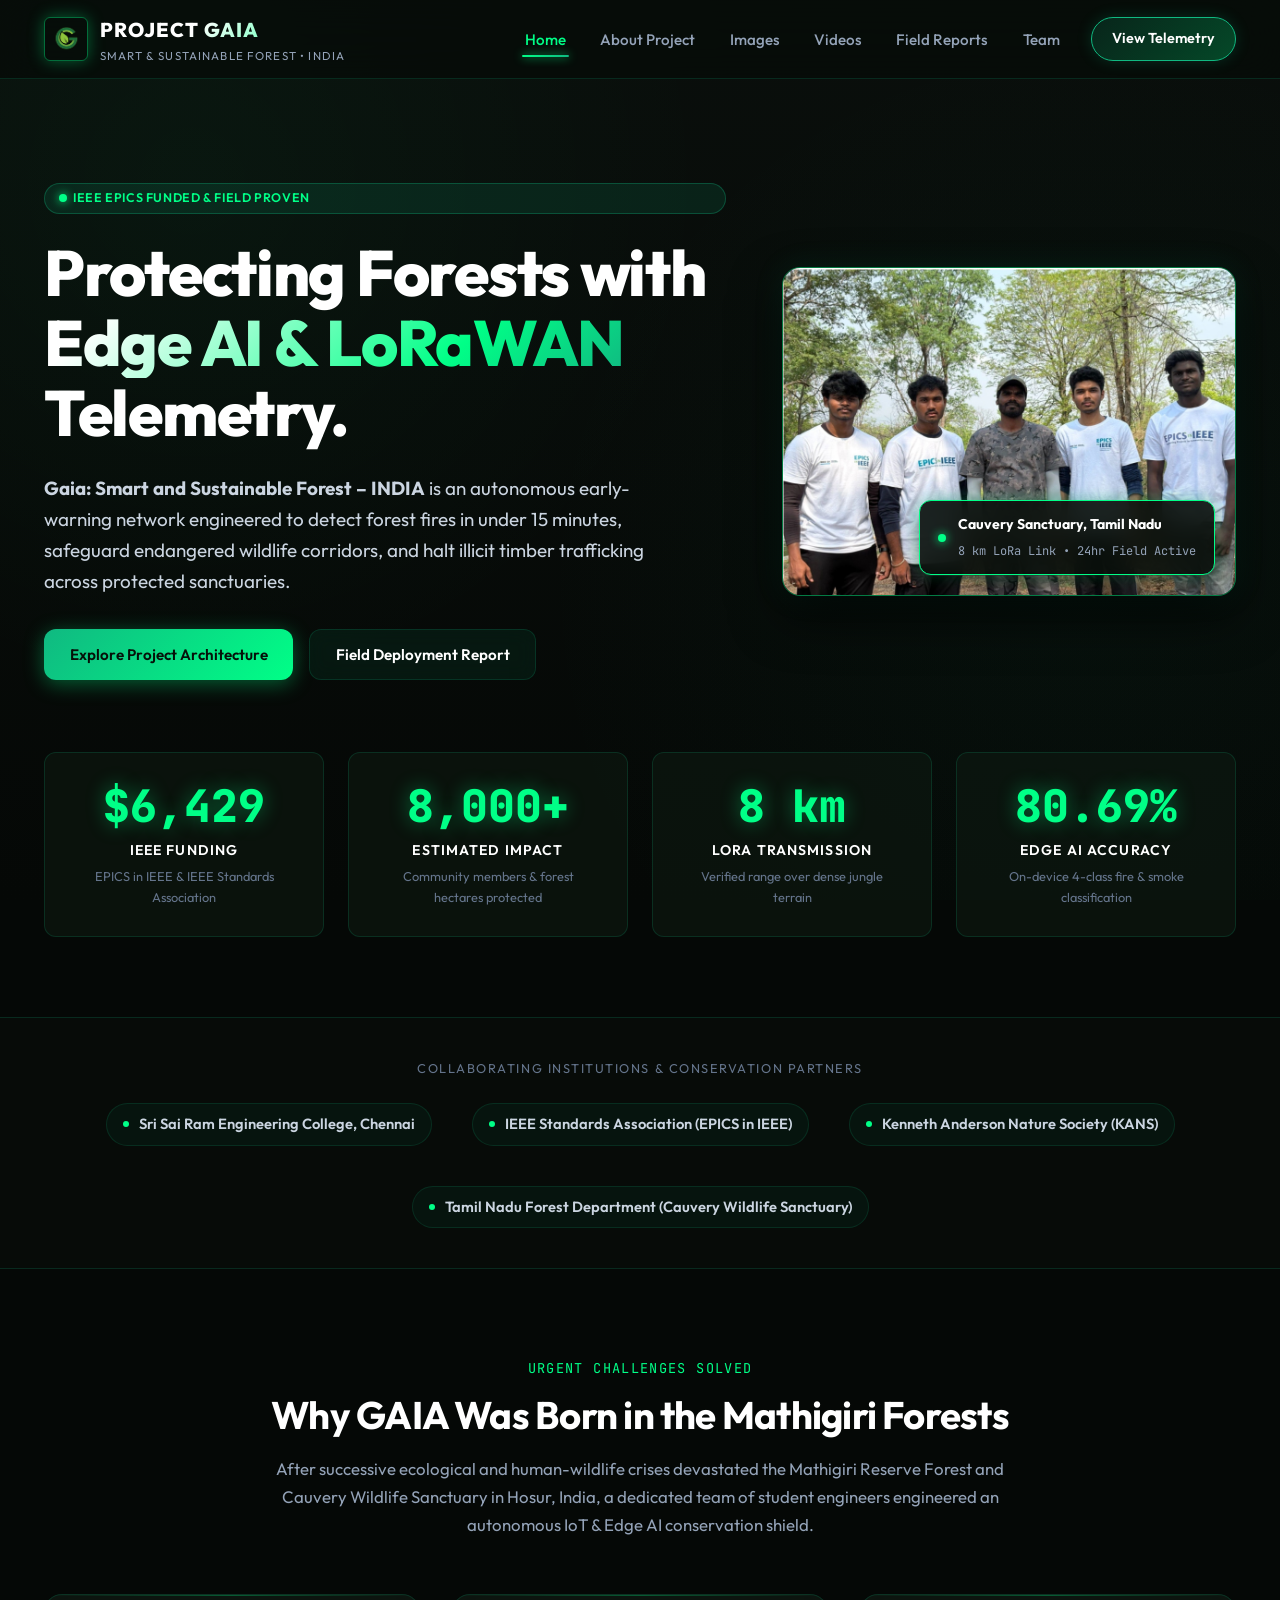
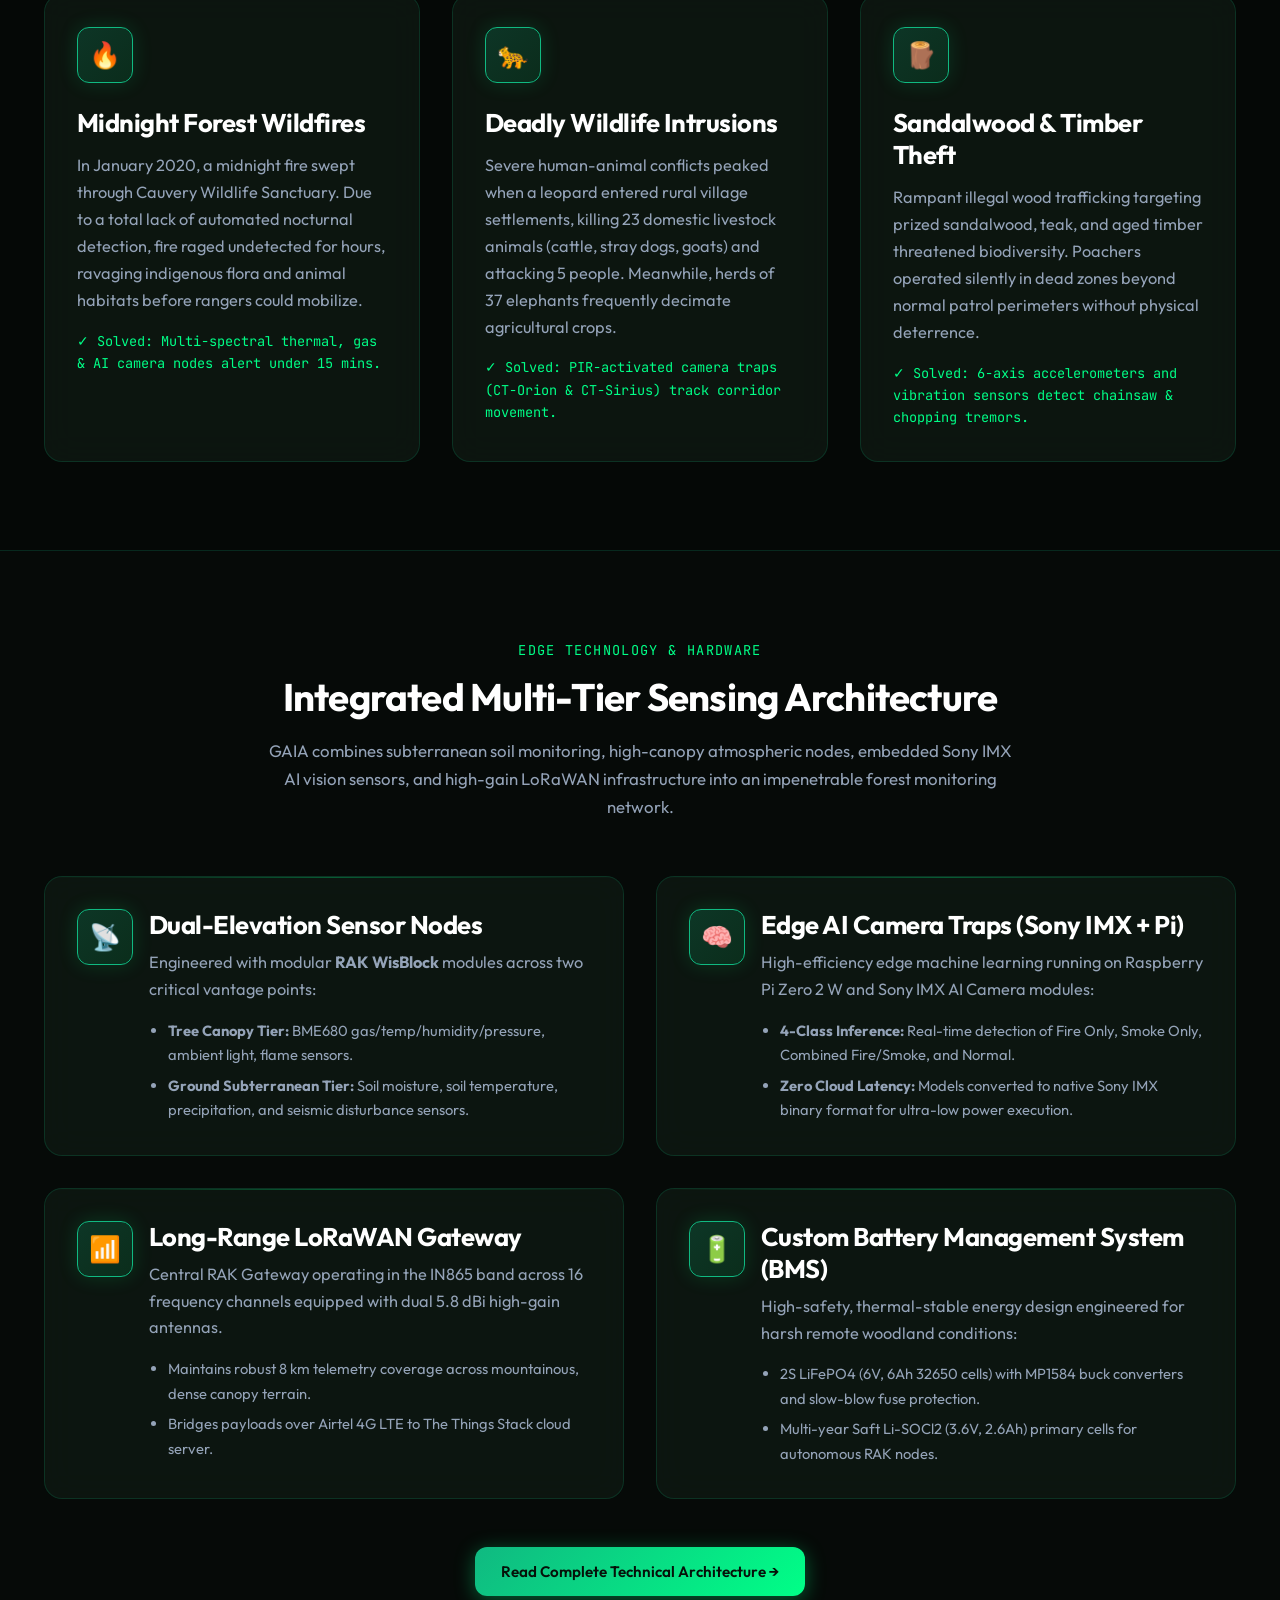
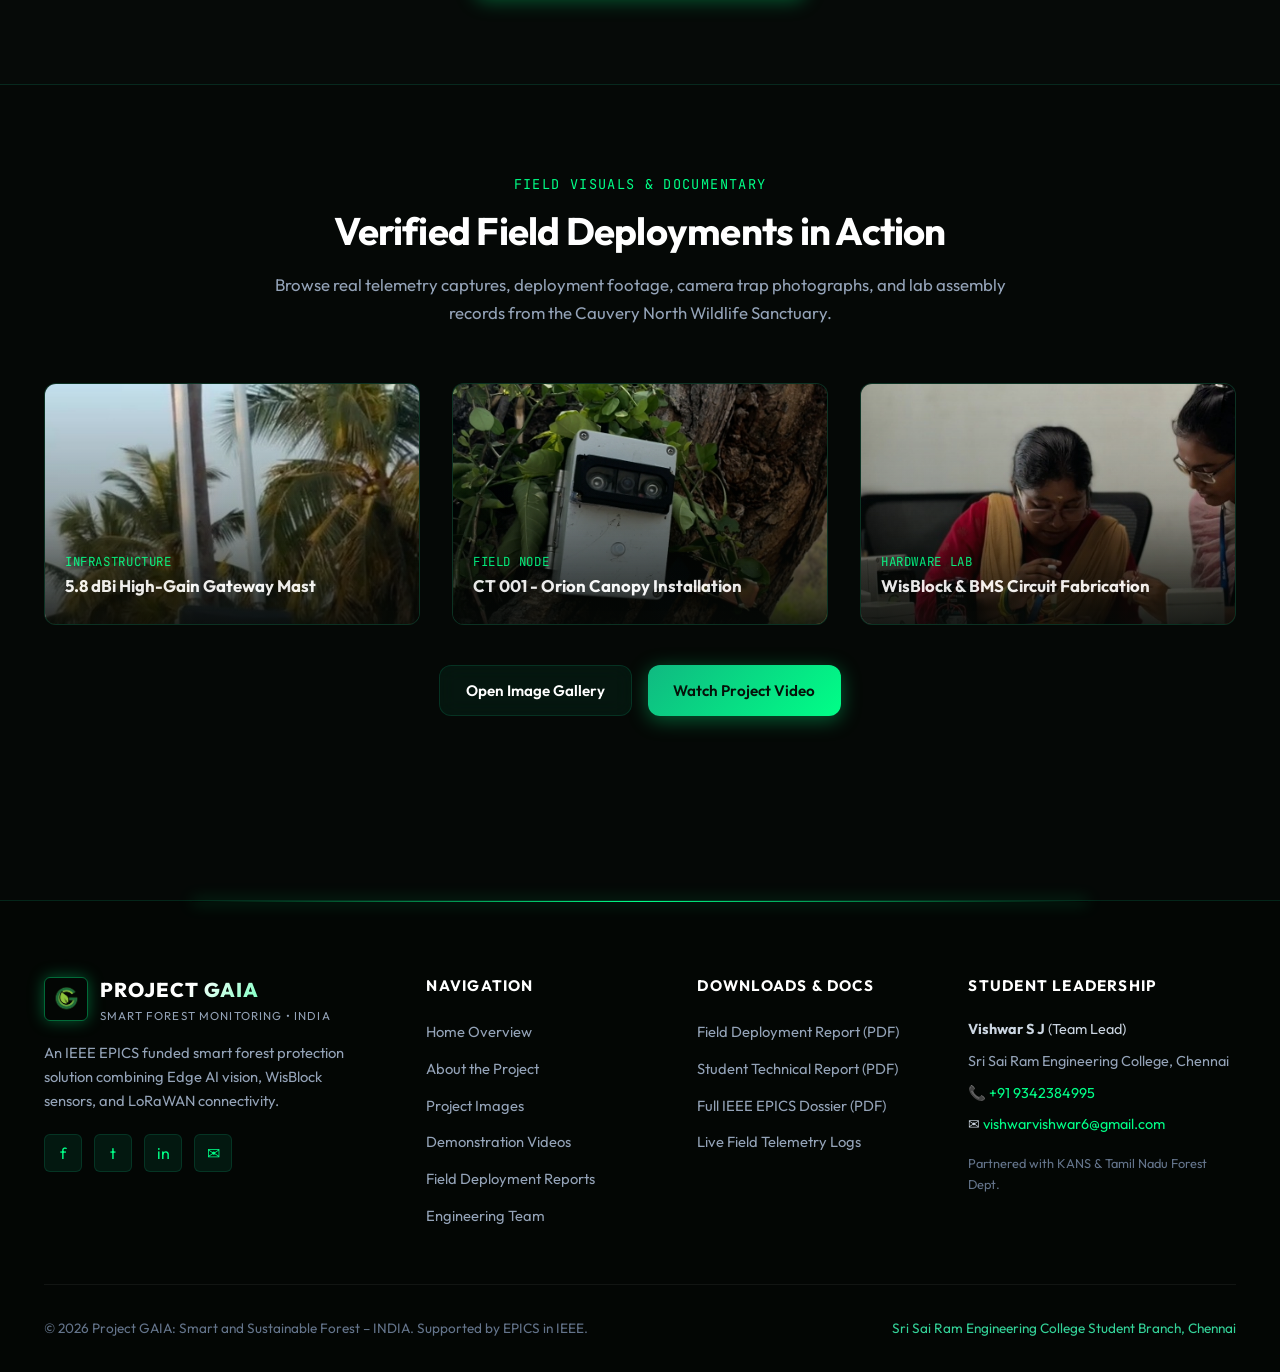
==== index.html @ 114e64c2 "feat: complete Project GAIA static website, assets, and field deployment documentation" ====
<!DOCTYPE html>
<html lang="en">
<head>
  <meta charset="UTF-8">
  <meta name="viewport" content="width=device-width, initial-scale=1.0">
  <title>Project GAIA | Smart and Sustainable Forest Monitoring System - INDIA</title>
  <meta name="description" content="Project GAIA 2.0: IEEE-funded smart forest monitoring system integrating Edge AI, RAK WisBlock sensors, and LoRaWAN long-range telemetry to prevent wildfires, resolve wildlife conflicts, and stop timber theft. Developed by Sri Sai Ram Engineering College.">
  <link rel="icon" type="image/png" href="assets/images/logo.png">
  
  <!-- Google Fonts -->
  <link rel="preconnect" href="https://fonts.googleapis.com">
  <link rel="preconnect" href="https://fonts.gstatic.com" crossorigin>
  <link href="https://fonts.googleapis.com/css2?family=JetBrains+Mono:wght@400;600;700&family=Outfit:wght@400;500;600;700;800;900&display=swap" rel="stylesheet">
  
  <link rel="stylesheet" href="assets/css/style.css">
</head>
<body>

  <!-- Navigation Bar -->
  <header class="navbar">
    <div class="container nav-container">
      <a href="index.html" class="brand-link" id="brandLink">
        <img src="assets/images/logo.png" alt="GAIA Logo" class="brand-logo-img">
        <div class="brand-text">
          <span class="brand-title">PROJECT GAIA</span>
          <span class="brand-subtitle">Smart & Sustainable Forest • India</span>
        </div>
      </a>

      <button class="mobile-toggle" id="mobileToggle" aria-label="Toggle Navigation">☰</button>

      <nav>
        <ul class="nav-menu" id="navMenu">
          <li><a href="index.html" class="nav-link active">Home</a></li>
          <li><a href="about.html" class="nav-link">About Project</a></li>
          <li><a href="gallery.html" class="nav-link">Images</a></li>
          <li><a href="videos.html" class="nav-link">Videos</a></li>
          <li><a href="reports.html" class="nav-link">Field Reports</a></li>
          <li><a href="team.html" class="nav-link">Team</a></li>
          <li><a href="reports.html" class="nav-cta-btn">View Telemetry</a></li>
        </ul>
      </nav>
    </div>
  </header>

  <!-- Hero Section -->
  <section class="hero-section">
    <div class="container">
      <div class="hero-grid">
        <div class="hero-content">
          <div class="badge-pill">
            <span class="badge-pulse"></span>
            IEEE EPICS Funded & Field Proven
          </div>
          <h1 class="hero-title">
            Protecting Forests with <span class="hero-highlight">Edge AI & LoRaWAN</span> Telemetry.
          </h1>
          <p class="hero-lead">
            <strong>Gaia: Smart and Sustainable Forest – INDIA</strong> is an autonomous early-warning network engineered to detect forest fires in under 15 minutes, safeguard endangered wildlife corridors, and halt illicit timber trafficking across protected sanctuaries.
          </p>
          <div class="hero-actions">
            <a href="about.html" class="btn btn-primary" id="heroLearnMoreBtn">Explore Project Architecture</a>
            <a href="reports.html" class="btn btn-secondary" id="heroFieldReportBtn">Field Deployment Report</a>
          </div>
        </div>

        <div class="hero-preview">
          <div class="hero-img-frame">
            <img src="assets/images/team_forest_field.jpg" alt="GAIA Team Deployed in Cauvery Wildlife Sanctuary">
            <div class="hero-floating-chip">
              <span class="badge-pulse"></span>
              <div>
                <strong style="color: #ffffff; font-size: 0.88rem; display: block;">Cauvery Sanctuary, Tamil Nadu</strong>
                <span style="color: var(--text-muted); font-size: 0.75rem; font-family: var(--font-mono);">8 km LoRa Link • 24hr Field Active</span>
              </div>
            </div>
          </div>
        </div>
      </div>

      <!-- Project Impact Statistics -->
      <div class="stat-grid" style="margin-top: 4.5rem;">
        <div class="stat-card">
          <div class="stat-number" data-target="6429" data-prefix="$">$6,429</div>
          <div class="stat-label">IEEE Funding</div>
          <div class="stat-subtext">EPICS in IEEE & IEEE Standards Association</div>
        </div>

        <div class="stat-card">
          <div class="stat-number" data-target="8000" data-suffix="+">8,000+</div>
          <div class="stat-label">Estimated Impact</div>
          <div class="stat-subtext">Community members & forest hectares protected</div>
        </div>

        <div class="stat-card">
          <div class="stat-number" data-target="8" data-suffix=" km">8 km</div>
          <div class="stat-label">LoRa Transmission</div>
          <div class="stat-subtext">Verified range over dense jungle terrain</div>
        </div>

        <div class="stat-card">
          <div class="stat-number" data-target="80.69" data-suffix="%">80.69%</div>
          <div class="stat-label">Edge AI Accuracy</div>
          <div class="stat-subtext">On-device 4-class fire & smoke classification</div>
        </div>
      </div>
    </div>
  </section>

  <!-- Partner Organizations Banner -->
  <section class="partners-bar">
    <div class="container">
      <div class="partners-title">Collaborating Institutions & Conservation Partners</div>
      <div class="partners-flex">
        <div class="partner-item">
          <span class="partner-dot"></span>
          Sri Sai Ram Engineering College, Chennai
        </div>
        <div class="partner-item">
          <span class="partner-dot"></span>
          IEEE Standards Association (EPICS in IEEE)
        </div>
        <div class="partner-item">
          <span class="partner-dot"></span>
          Kenneth Anderson Nature Society (KANS)
        </div>
        <div class="partner-item">
          <span class="partner-dot"></span>
          Tamil Nadu Forest Department (Cauvery Wildlife Sanctuary)
        </div>
      </div>
    </div>
  </section>

  <!-- Problem Statement Section -->
  <section class="section">
    <div class="container">
      <div class="section-title-wrap">
        <span class="section-tag">Urgent Challenges Solved</span>
        <h2 class="section-heading">Why GAIA Was Born in the Mathigiri Forests</h2>
        <p class="section-desc">
          After successive ecological and human-wildlife crises devastated the Mathigiri Reserve Forest and Cauvery Wildlife Sanctuary in Hosur, India, a dedicated team of student engineers engineered an autonomous IoT & Edge AI conservation shield.
        </p>
      </div>

      <div class="grid-3">
        <div class="glass-card">
          <div class="feature-icon-box">🔥</div>
          <h3 style="margin-bottom: 0.8rem;">Midnight Forest Wildfires</h3>
          <p style="margin-bottom: 1rem;">
            In January 2020, a midnight fire swept through Cauvery Wildlife Sanctuary. Due to a total lack of automated nocturnal detection, fire raged undetected for hours, ravaging indigenous flora and animal habitats before rangers could mobilize.
          </p>
          <div style="font-size: 0.85rem; color: var(--accent-neon); font-family: var(--font-mono);">
            ✓ Solved: Multi-spectral thermal, gas & AI camera nodes alert under 15 mins.
          </div>
        </div>

        <div class="glass-card">
          <div class="feature-icon-box">🐆</div>
          <h3 style="margin-bottom: 0.8rem;">Deadly Wildlife Intrusions</h3>
          <p style="margin-bottom: 1rem;">
            Severe human-animal conflicts peaked when a leopard entered rural village settlements, killing 23 domestic livestock animals (cattle, stray dogs, goats) and attacking 5 people. Meanwhile, herds of 37 elephants frequently decimate agricultural crops.
          </p>
          <div style="font-size: 0.85rem; color: var(--accent-neon); font-family: var(--font-mono);">
            ✓ Solved: PIR-activated camera traps (CT-Orion & CT-Sirius) track corridor movement.
          </div>
        </div>

        <div class="glass-card">
          <div class="feature-icon-box">🪵</div>
          <h3 style="margin-bottom: 0.8rem;">Sandalwood & Timber Theft</h3>
          <p style="margin-bottom: 1rem;">
            Rampant illegal wood trafficking targeting prized sandalwood, teak, and aged timber threatened biodiversity. Poachers operated silently in dead zones beyond normal patrol perimeters without physical deterrence.
          </p>
          <div style="font-size: 0.85rem; color: var(--accent-neon); font-family: var(--font-mono);">
            ✓ Solved: 6-axis accelerometers and vibration sensors detect chainsaw & chopping tremors.
          </div>
        </div>
      </div>
    </div>
  </section>

  <!-- Technological Architecture Overview -->
  <section class="section" style="background: rgba(8, 14, 10, 0.4); border-top: 1px solid var(--border-subtle); border-bottom: 1px solid var(--border-subtle);">
    <div class="container">
      <div class="section-title-wrap">
        <span class="section-tag">Edge Technology & Hardware</span>
        <h2 class="section-heading">Integrated Multi-Tier Sensing Architecture</h2>
        <p class="section-desc">
          GAIA combines subterranean soil monitoring, high-canopy atmospheric nodes, embedded Sony IMX AI vision sensors, and high-gain LoRaWAN infrastructure into an impenetrable forest monitoring network.
        </p>
      </div>

      <div class="grid-2">
        <div class="glass-card">
          <div style="display: flex; gap: 1rem; align-items: flex-start;">
            <div class="feature-icon-box" style="flex-shrink: 0;">📡</div>
            <div>
              <h3>Dual-Elevation Sensor Nodes</h3>
              <p style="margin: 0.5rem 0 1rem 0;">
                Engineered with modular <strong>RAK WisBlock</strong> modules across two critical vantage points:
              </p>
              <ul style="color: var(--text-muted); font-size: 0.92rem; padding-left: 1.2rem; display: flex; flex-direction: column; gap: 0.4rem;">
                <li><strong>Tree Canopy Tier:</strong> BME680 gas/temp/humidity/pressure, ambient light, flame sensors.</li>
                <li><strong>Ground Subterranean Tier:</strong> Soil moisture, soil temperature, precipitation, and seismic disturbance sensors.</li>
              </ul>
            </div>
          </div>
        </div>

        <div class="glass-card">
          <div style="display: flex; gap: 1rem; align-items: flex-start;">
            <div class="feature-icon-box" style="flex-shrink: 0;">🧠</div>
            <div>
              <h3>Edge AI Camera Traps (Sony IMX + Pi)</h3>
              <p style="margin: 0.5rem 0 1rem 0;">
                High-efficiency edge machine learning running on Raspberry Pi Zero 2 W and Sony IMX AI Camera modules:
              </p>
              <ul style="color: var(--text-muted); font-size: 0.92rem; padding-left: 1.2rem; display: flex; flex-direction: column; gap: 0.4rem;">
                <li><strong>4-Class Inference:</strong> Real-time detection of Fire Only, Smoke Only, Combined Fire/Smoke, and Normal.</li>
                <li><strong>Zero Cloud Latency:</strong> Models converted to native Sony IMX binary format for ultra-low power execution.</li>
              </ul>
            </div>
          </div>
        </div>

        <div class="glass-card">
          <div style="display: flex; gap: 1rem; align-items: flex-start;">
            <div class="feature-icon-box" style="flex-shrink: 0;">📶</div>
            <div>
              <h3>Long-Range LoRaWAN Gateway</h3>
              <p style="margin: 0.5rem 0 1rem 0;">
                Central RAK Gateway operating in the IN865 band across 16 frequency channels equipped with dual 5.8 dBi high-gain antennas.
              </p>
              <ul style="color: var(--text-muted); font-size: 0.92rem; padding-left: 1.2rem; display: flex; flex-direction: column; gap: 0.4rem;">
                <li>Maintains robust 8 km telemetry coverage across mountainous, dense canopy terrain.</li>
                <li>Bridges payloads over Airtel 4G LTE to The Things Stack cloud server.</li>
              </ul>
            </div>
          </div>
        </div>

        <div class="glass-card">
          <div style="display: flex; gap: 1rem; align-items: flex-start;">
            <div class="feature-icon-box" style="flex-shrink: 0;">🔋</div>
            <div>
              <h3>Custom Battery Management System (BMS)</h3>
              <p style="margin: 0.5rem 0 1rem 0;">
                High-safety, thermal-stable energy design engineered for harsh remote woodland conditions:
              </p>
              <ul style="color: var(--text-muted); font-size: 0.92rem; padding-left: 1.2rem; display: flex; flex-direction: column; gap: 0.4rem;">
                <li>2S LiFePO4 (6V, 6Ah 32650 cells) with MP1584 buck converters and slow-blow fuse protection.</li>
                <li>Multi-year Saft Li-SOCl2 (3.6V, 2.6Ah) primary cells for autonomous RAK nodes.</li>
              </ul>
            </div>
          </div>
        </div>
      </div>

      <div style="text-align: center; margin-top: 3rem;">
        <a href="about.html" class="btn btn-primary">Read Complete Technical Architecture &rarr;</a>
      </div>
    </div>
  </section>

  <!-- Media Highlights Preview -->
  <section class="section">
    <div class="container">
      <div class="section-title-wrap">
        <span class="section-tag">Field Visuals & Documentary</span>
        <h2 class="section-heading">Verified Field Deployments in Action</h2>
        <p class="section-desc">
          Browse real telemetry captures, deployment footage, camera trap photographs, and lab assembly records from the Cauvery North Wildlife Sanctuary.
        </p>
      </div>

      <div class="grid-3">
        <div class="gallery-item" onclick="window.location.href='gallery.html'">
          <div class="gallery-img-wrap">
            <img src="assets/images/gateway_antenna.jpg" alt="LoRa Gateway Antenna Mast">
          </div>
          <div class="gallery-overlay">
            <div class="gallery-category">Infrastructure</div>
            <div class="gallery-title">5.8 dBi High-Gain Gateway Mast</div>
          </div>
        </div>

        <div class="gallery-item" onclick="window.location.href='gallery.html'">
          <div class="gallery-img-wrap">
            <img src="assets/images/field_node_orion.jpg" alt="CT 001 Orion Tree Mount">
          </div>
          <div class="gallery-overlay">
            <div class="gallery-category">Field Node</div>
            <div class="gallery-title">CT 001 - Orion Canopy Installation</div>
          </div>
        </div>

        <div class="gallery-item" onclick="window.location.href='gallery.html'">
          <div class="gallery-img-wrap">
            <img src="assets/images/team_lab_hardware.jpg" alt="Sensor & BMS Assembly in Lab">
          </div>
          <div class="gallery-overlay">
            <div class="gallery-category">Hardware Lab</div>
            <div class="gallery-title">WisBlock & BMS Circuit Fabrication</div>
          </div>
        </div>
      </div>

      <div style="display: flex; justify-content: center; gap: 1rem; margin-top: 2.5rem;">
        <a href="gallery.html" class="btn btn-secondary">Open Image Gallery</a>
        <a href="videos.html" class="btn btn-primary">Watch Project Video</a>
      </div>
    </div>
  </section>

  <!-- Footer -->
  <footer class="footer">
    <div class="container">
      <div class="footer-grid">
        <div>
          <div class="brand-link">
            <img src="assets/images/logo.png" alt="GAIA Logo" class="brand-logo-img">
            <div class="brand-text">
              <span class="brand-title">PROJECT GAIA</span>
              <span class="brand-subtitle">Smart Forest Monitoring • India</span>
            </div>
          </div>
          <p class="footer-brand-desc">
            An IEEE EPICS funded smart forest protection solution combining Edge AI vision, WisBlock sensors, and LoRaWAN connectivity.
          </p>
          <div class="social-links">
            <a href="https://epics.ieee.org/#facebook" target="_blank" rel="noopener" class="social-icon-btn" title="Facebook">f</a>
            <a href="https://epics.ieee.org/#twitter" target="_blank" rel="noopener" class="social-icon-btn" title="Twitter">t</a>
            <a href="https://epics.ieee.org/#linkedin" target="_blank" rel="noopener" class="social-icon-btn" title="LinkedIn">in</a>
            <a href="mailto:vishwarvishwar6@gmail.com" class="social-icon-btn" title="Email Team Lead">✉</a>
          </div>
        </div>

        <div>
          <div class="footer-col-title">Navigation</div>
          <ul class="footer-links">
            <li><a href="index.html">Home Overview</a></li>
            <li><a href="about.html">About the Project</a></li>
            <li><a href="gallery.html">Project Images</a></li>
            <li><a href="videos.html">Demonstration Videos</a></li>
            <li><a href="reports.html">Field Deployment Reports</a></li>
            <li><a href="team.html">Engineering Team</a></li>
          </ul>
        </div>

        <div>
          <div class="footer-col-title">Downloads & Docs</div>
          <ul class="footer-links">
            <li><a href="assets/docs/GAIA_Field_Deployment_Report.pdf" download>Field Deployment Report (PDF)</a></li>
            <li><a href="assets/docs/GAIA_Students_Report.pdf" download>Student Technical Report (PDF)</a></li>
            <li><a href="assets/docs/REPORT-IEEE-GAIA.pdf" download>Full IEEE EPICS Dossier (PDF)</a></li>
            <li><a href="reports.html#telemetry">Live Field Telemetry Logs</a></li>
          </ul>
        </div>

        <div>
          <div class="footer-col-title">Student Leadership</div>
          <div style="font-size: 0.9rem; color: #cbd5e1; display: flex; flex-direction: column; gap: 0.5rem;">
            <div><strong>Vishwar S J</strong> (Team Lead)</div>
            <div style="color: var(--text-muted);">Sri Sai Ram Engineering College, Chennai</div>
            <div>📞 <a href="tel:9342384995" style="color: var(--accent-neon);">+91 9342384995</a></div>
            <div>✉ <a href="mailto:vishwarvishwar6@gmail.com" style="color: var(--accent-neon);">vishwarvishwar6@gmail.com</a></div>
            <div style="margin-top: 0.5rem; color: var(--text-dim); font-size: 0.8rem;">
              Partnered with KANS & Tamil Nadu Forest Dept.
            </div>
          </div>
        </div>
      </div>

      <div class="footer-bottom">
        <div>&copy; 2026 Project GAIA: Smart and Sustainable Forest – INDIA. Supported by EPICS in IEEE.</div>
        <div style="color: var(--accent-light);">Sri Sai Ram Engineering College Student Branch, Chennai</div>
      </div>
    </div>
  </footer>

  <script src="assets/js/main.js"></script>
</body>
</html>
---- assets/css/style.css ----
/* ==========================================================================
   GAIA 2.0: SMART AND SUSTAINABLE FOREST - INDIA
   Design System: Black & Emerald / Cyber Green Modern Dark Theme
   ========================================================================== */

:root {
  --bg-darkest: #050806;
  --bg-primary: #0a0f0c;
  --bg-secondary: #0f1712;
  --bg-tertiary: #14221a;
  --bg-card: rgba(15, 26, 19, 0.75);
  --bg-card-hover: rgba(22, 38, 28, 0.85);
  --bg-glass: rgba(10, 20, 14, 0.65);
  
  --accent-primary: #10b981;       /* Emerald */
  --accent-neon: #00ff87;          /* Cyber Green */
  --accent-light: #34d399;         /* Mint */
  --accent-muted: #059669;
  --accent-glow: rgba(0, 255, 135, 0.25);
  --accent-glow-subtle: rgba(16, 185, 129, 0.12);
  
  --text-main: #f3fdf6;
  --text-muted: #94a3b8;
  --text-dim: #64748b;
  --text-highlight: #a7f3d0;
  
  --border-subtle: rgba(16, 185, 129, 0.18);
  --border-active: rgba(0, 255, 135, 0.45);
  --border-glass: rgba(255, 255, 255, 0.08);

  --font-sans: 'Outfit', 'Inter', -apple-system, BlinkMacSystemFont, "Segoe UI", Roboto, sans-serif;
  --font-mono: 'JetBrains Mono', 'SFMono-Regular', Consolas, 'Liberation Mono', Menlo, monospace;

  --transition-fast: 0.2s cubic-bezier(0.4, 0, 0.2, 1);
  --transition-smooth: 0.35s cubic-bezier(0.16, 1, 0.3, 1);
  --radius-sm: 6px;
  --radius-md: 12px;
  --radius-lg: 18px;
  --radius-full: 9999px;
  
  --container-max: 1240px;
}

/* Reset & Box Sizing */
*, *::before, *::after {
  box-sizing: border-box;
  margin: 0;
  padding: 0;
}

html {
  scroll-behavior: smooth;
  color-scheme: dark;
}

body {
  font-family: var(--font-sans);
  background-color: var(--bg-darkest);
  color: var(--text-main);
  line-height: 1.65;
  min-height: 100vh;
  overflow-x: hidden;
  position: relative;
  background-image: 
    radial-gradient(circle at 15% 20%, rgba(0, 255, 135, 0.04) 0%, transparent 40%),
    radial-gradient(circle at 85% 65%, rgba(16, 185, 129, 0.04) 0%, transparent 45%),
    linear-gradient(rgba(10, 15, 12, 0.95), rgba(5, 8, 6, 0.98)),
    repeating-linear-gradient(0deg, transparent, transparent 40px, rgba(16, 185, 129, 0.015) 40px, rgba(16, 185, 129, 0.015) 41px),
    repeating-linear-gradient(90deg, transparent, transparent 40px, rgba(16, 185, 129, 0.015) 40px, rgba(16, 185, 129, 0.015) 41px);
  background-attachment: fixed;
}

/* Typography Helpers */
h1, h2, h3, h4, h5, h6 {
  font-weight: 700;
  color: #ffffff;
  line-height: 1.25;
  letter-spacing: -0.02em;
}

h1 { font-size: clamp(2.4rem, 4.5vw, 3.8rem); }
h2 { font-size: clamp(1.8rem, 3vw, 2.5rem); }
h3 { font-size: clamp(1.3rem, 2vw, 1.7rem); }
h4 { font-size: 1.2rem; }

p {
  color: var(--text-muted);
  font-size: 1.02rem;
}

a {
  color: var(--accent-light);
  text-decoration: none;
  transition: color var(--transition-fast);
}

a:hover {
  color: var(--accent-neon);
}

/* Container */
.container {
  width: 100%;
  max-width: var(--container-max);
  margin-left: auto;
  margin-right: auto;
  padding-left: 1.5rem;
  padding-right: 1.5rem;
}

/* Navigation Bar */
.navbar {
  position: sticky;
  top: 0;
  z-index: 1000;
  background: rgba(7, 12, 9, 0.85);
  backdrop-filter: blur(20px);
  -webkit-backdrop-filter: blur(20px);
  border-bottom: 1px solid var(--border-subtle);
  transition: all var(--transition-smooth);
}

.navbar.scrolled {
  background: rgba(5, 8, 6, 0.95);
  box-shadow: 0 10px 30px rgba(0, 0, 0, 0.5), 0 0 15px var(--accent-glow-subtle);
}

.nav-container {
  display: flex;
  align-items: center;
  justify-content: space-between;
  height: 78px;
}

.brand-link {
  display: flex;
  align-items: center;
  gap: 12px;
  color: #ffffff;
  text-decoration: none;
}

.brand-logo-img {
  width: 44px;
  height: 44px;
  border-radius: var(--radius-sm);
  object-fit: cover;
  box-shadow: 0 0 16px rgba(0, 255, 135, 0.35);
  border: 1px solid rgba(0, 255, 135, 0.4);
}

.brand-text {
  display: flex;
  flex-direction: column;
}

.brand-title {
  font-size: 1.25rem;
  font-weight: 800;
  letter-spacing: 0.05em;
  background: linear-gradient(135deg, #ffffff 40%, var(--accent-neon) 100%);
  -webkit-background-clip: text;
  -webkit-text-fill-color: transparent;
}

.brand-subtitle {
  font-size: 0.72rem;
  color: var(--text-muted);
  text-transform: uppercase;
  letter-spacing: 0.1em;
}

.nav-menu {
  display: flex;
  align-items: center;
  gap: 1.75rem;
  list-style: none;
}

.nav-link {
  position: relative;
  font-size: 0.95rem;
  font-weight: 500;
  color: var(--text-muted);
  padding: 0.5rem 0.2rem;
  transition: color var(--transition-fast);
}

.nav-link:hover,
.nav-link.active {
  color: var(--accent-neon);
}

.nav-link.active::after,
.nav-link:hover::after {
  content: '';
  position: absolute;
  bottom: 0;
  left: 0;
  width: 100%;
  height: 2px;
  background: linear-gradient(90deg, var(--accent-neon), var(--accent-primary));
  box-shadow: 0 0 10px var(--accent-neon);
  border-radius: 2px;
}

.nav-cta-btn {
  display: inline-flex;
  align-items: center;
  gap: 8px;
  background: linear-gradient(135deg, rgba(16, 185, 129, 0.15), rgba(0, 255, 135, 0.25));
  border: 1px solid var(--accent-primary);
  color: #ffffff;
  padding: 0.55rem 1.25rem;
  border-radius: var(--radius-full);
  font-size: 0.9rem;
  font-weight: 600;
  transition: all var(--transition-smooth);
  box-shadow: 0 0 15px rgba(16, 185, 129, 0.2);
}

.nav-cta-btn:hover {
  background: linear-gradient(135deg, var(--accent-primary), var(--accent-neon));
  color: #050806;
  box-shadow: 0 0 25px rgba(0, 255, 135, 0.6);
  transform: translateY(-2px);
}

.mobile-toggle {
  display: none;
  background: transparent;
  border: 1px solid var(--border-subtle);
  color: var(--text-main);
  padding: 8px 12px;
  border-radius: var(--radius-sm);
  font-size: 1.3rem;
  cursor: pointer;
  transition: border-color var(--transition-fast);
}

.mobile-toggle:hover {
  border-color: var(--accent-neon);
}

/* Badge Styles */
.badge-pill {
  display: inline-flex;
  align-items: center;
  gap: 6px;
  padding: 4px 14px;
  border-radius: var(--radius-full);
  font-size: 0.78rem;
  font-weight: 600;
  letter-spacing: 0.05em;
  text-transform: uppercase;
  background: rgba(16, 185, 129, 0.12);
  border: 1px solid rgba(16, 185, 129, 0.3);
  color: var(--accent-neon);
}

.badge-pulse {
  width: 8px;
  height: 8px;
  border-radius: 50%;
  background: var(--accent-neon);
  box-shadow: 0 0 10px var(--accent-neon);
  animation: pulseGlow 2s infinite;
}

@keyframes pulseGlow {
  0% { transform: scale(0.95); box-shadow: 0 0 0 0 rgba(0, 255, 135, 0.7); }
  70% { transform: scale(1.15); box-shadow: 0 0 0 8px rgba(0, 255, 135, 0); }
  100% { transform: scale(0.95); box-shadow: 0 0 0 0 rgba(0, 255, 135, 0); }
}

/* Buttons */
.btn {
  display: inline-flex;
  align-items: center;
  justify-content: center;
  gap: 10px;
  padding: 0.75rem 1.6rem;
  font-size: 0.95rem;
  font-weight: 600;
  border-radius: var(--radius-md);
  cursor: pointer;
  transition: all var(--transition-smooth);
  text-decoration: none;
  border: none;
}

.btn-primary {
  background: linear-gradient(135deg, #10b981, #00ff87);
  color: #061109;
  box-shadow: 0 4px 20px rgba(0, 255, 135, 0.35);
}

.btn-primary:hover {
  transform: translateY(-2px);
  box-shadow: 0 6px 28px rgba(0, 255, 135, 0.55);
  color: #030804;
}

.btn-secondary {
  background: rgba(16, 185, 129, 0.08);
  color: #ffffff;
  border: 1px solid var(--border-subtle);
  backdrop-filter: blur(10px);
}

.btn-secondary:hover {
  background: rgba(16, 185, 129, 0.18);
  border-color: var(--accent-neon);
  color: var(--accent-neon);
  transform: translateY(-2px);
  box-shadow: 0 0 20px var(--accent-glow-subtle);
}

.btn-sm {
  padding: 0.45rem 1rem;
  font-size: 0.85rem;
  border-radius: var(--radius-sm);
}

/* Cards & Glassmorphism */
.glass-card {
  background: var(--bg-card);
  border: 1px solid var(--border-subtle);
  backdrop-filter: blur(16px);
  -webkit-backdrop-filter: blur(16px);
  border-radius: var(--radius-lg);
  padding: 2rem;
  transition: all var(--transition-smooth);
  position: relative;
  overflow: hidden;
}

.glass-card::before {
  content: '';
  position: absolute;
  top: 0;
  left: 0;
  right: 0;
  height: 1px;
  background: linear-gradient(90deg, transparent, rgba(0, 255, 135, 0.3), transparent);
}

.glass-card:hover {
  background: var(--bg-card-hover);
  border-color: var(--border-active);
  transform: translateY(-4px);
  box-shadow: 0 12px 36px rgba(0, 0, 0, 0.6), 0 0 25px var(--accent-glow-subtle);
}

/* Sections */
.section {
  padding: 5.5rem 0;
  position: relative;
}

.section-title-wrap {
  text-align: center;
  max-width: 760px;
  margin: 0 auto 3.5rem auto;
}

.section-tag {
  color: var(--accent-neon);
  font-family: var(--font-mono);
  font-size: 0.85rem;
  letter-spacing: 0.1em;
  text-transform: uppercase;
  margin-bottom: 0.75rem;
  display: block;
}

.section-heading {
  margin-bottom: 1rem;
}

.section-desc {
  color: var(--text-muted);
  font-size: 1.05rem;
}

/* Stat Grid */
.stat-grid {
  display: grid;
  grid-template-columns: repeat(auto-fit, minmax(220px, 1fr));
  gap: 1.5rem;
  margin-top: 2rem;
}

.stat-card {
  background: rgba(14, 25, 18, 0.6);
  border: 1px solid var(--border-subtle);
  border-radius: var(--radius-md);
  padding: 1.75rem;
  text-align: center;
  transition: all var(--transition-smooth);
}

.stat-card:hover {
  border-color: var(--accent-neon);
  box-shadow: 0 0 25px var(--accent-glow-subtle);
  transform: translateY(-3px);
}

.stat-number {
  font-size: 2.8rem;
  font-weight: 800;
  color: var(--accent-neon);
  line-height: 1.1;
  margin-bottom: 0.5rem;
  font-family: var(--font-mono);
  text-shadow: 0 0 20px rgba(0, 255, 135, 0.4);
}

.stat-label {
  font-size: 0.88rem;
  font-weight: 600;
  color: #ffffff;
  text-transform: uppercase;
  letter-spacing: 0.08em;
  margin-bottom: 0.25rem;
}

.stat-subtext {
  font-size: 0.8rem;
  color: var(--text-dim);
}

/* Hero Section */
.hero-section {
  padding: 6.5rem 0 5rem 0;
  position: relative;
  overflow: hidden;
}

.hero-grid {
  display: grid;
  grid-template-columns: 1.2fr 0.8fr;
  gap: 3.5rem;
  align-items: center;
}

.hero-content {
  display: flex;
  flex-direction: column;
  gap: 1.5rem;
}

.hero-title {
  font-size: clamp(2.6rem, 5vw, 4.2rem);
  line-height: 1.1;
  font-weight: 800;
}

.hero-highlight {
  background: linear-gradient(135deg, #ffffff 10%, var(--accent-neon) 70%, #10b981 100%);
  -webkit-background-clip: text;
  -webkit-text-fill-color: transparent;
  display: inline-block;
}

.hero-lead {
  font-size: 1.18rem;
  color: #cbd5e1;
  max-width: 620px;
}

.hero-actions {
  display: flex;
  gap: 1rem;
  flex-wrap: wrap;
  margin-top: 0.5rem;
}

.hero-preview {
  position: relative;
}

.hero-img-frame {
  position: relative;
  border-radius: var(--radius-lg);
  overflow: hidden;
  border: 1px solid var(--border-active);
  box-shadow: 0 20px 50px rgba(0, 0, 0, 0.7), 0 0 30px var(--accent-glow-subtle);
}

.hero-img-frame img {
  width: 100%;
  height: auto;
  display: block;
  transition: transform var(--transition-smooth);
}

.hero-img-frame:hover img {
  transform: scale(1.02);
}

.hero-floating-chip {
  position: absolute;
  bottom: 20px;
  right: 20px;
  background: rgba(8, 15, 10, 0.9);
  border: 1px solid var(--accent-neon);
  backdrop-filter: blur(12px);
  padding: 12px 18px;
  border-radius: var(--radius-md);
  display: flex;
  align-items: center;
  gap: 12px;
  box-shadow: 0 10px 25px rgba(0,0,0,0.5), 0 0 15px rgba(0, 255, 135, 0.3);
}

/* Partners Row */
.partners-bar {
  padding: 2.5rem 0;
  border-top: 1px solid var(--border-subtle);
  border-bottom: 1px solid var(--border-subtle);
  background: rgba(10, 16, 12, 0.4);
}

.partners-title {
  text-align: center;
  font-size: 0.8rem;
  letter-spacing: 0.12em;
  text-transform: uppercase;
  color: var(--text-dim);
  margin-bottom: 1.5rem;
}

.partners-flex {
  display: flex;
  flex-wrap: wrap;
  align-items: center;
  justify-content: center;
  gap: 2.5rem;
}

.partner-item {
  display: flex;
  align-items: center;
  gap: 10px;
  font-size: 0.92rem;
  font-weight: 600;
  color: #cbd5e1;
  background: rgba(16, 185, 129, 0.05);
  border: 1px solid rgba(16, 185, 129, 0.15);
  padding: 8px 16px;
  border-radius: var(--radius-full);
  transition: all var(--transition-fast);
}

.partner-item:hover {
  border-color: var(--accent-neon);
  color: var(--accent-neon);
  transform: translateY(-2px);
}

.partner-dot {
  width: 6px;
  height: 6px;
  border-radius: 50%;
  background: var(--accent-neon);
}

/* Feature Grid */
.grid-3 {
  display: grid;
  grid-template-columns: repeat(auto-fit, minmax(320px, 1fr));
  gap: 2rem;
}

.grid-2 {
  display: grid;
  grid-template-columns: repeat(auto-fit, minmax(420px, 1fr));
  gap: 2rem;
}

.feature-icon-box {
  width: 56px;
  height: 56px;
  border-radius: var(--radius-md);
  background: linear-gradient(135deg, rgba(16, 185, 129, 0.2), rgba(0, 255, 135, 0.1));
  border: 1px solid var(--accent-primary);
  display: flex;
  align-items: center;
  justify-content: center;
  font-size: 1.6rem;
  color: var(--accent-neon);
  margin-bottom: 1.5rem;
  box-shadow: 0 0 20px rgba(0, 255, 135, 0.15);
}

/* Data Table Styling */
.table-responsive {
  width: 100%;
  overflow-x: auto;
  border-radius: var(--radius-md);
  border: 1px solid var(--border-subtle);
  background: rgba(9, 16, 12, 0.7);
  box-shadow: 0 10px 30px rgba(0, 0, 0, 0.4);
}

.data-table {
  width: 100%;
  border-collapse: collapse;
  font-size: 0.92rem;
  text-align: left;
}

.data-table th {
  background: rgba(16, 185, 129, 0.12);
  color: var(--accent-neon);
  padding: 14px 18px;
  font-family: var(--font-mono);
  font-size: 0.8rem;
  text-transform: uppercase;
  letter-spacing: 0.08em;
  border-bottom: 1px solid var(--border-active);
  white-space: nowrap;
}

.data-table td {
  padding: 14px 18px;
  border-bottom: 1px solid rgba(255, 255, 255, 0.05);
  color: #e2e8f0;
  font-family: var(--font-sans);
}

.data-table tr:hover td {
  background: rgba(16, 185, 129, 0.06);
}

.data-table code {
  font-family: var(--font-mono);
  background: rgba(0, 0, 0, 0.4);
  padding: 2px 6px;
  border-radius: 4px;
  color: var(--accent-light);
  font-size: 0.85em;
  border: 1px solid rgba(16, 185, 129, 0.2);
}

.status-tag {
  display: inline-flex;
  align-items: center;
  gap: 5px;
  padding: 2px 8px;
  border-radius: var(--radius-full);
  font-size: 0.75rem;
  font-weight: 600;
  text-transform: uppercase;
}

.status-active {
  background: rgba(16, 185, 129, 0.18);
  color: var(--accent-neon);
  border: 1px solid rgba(0, 255, 135, 0.4);
}

.status-warning {
  background: rgba(234, 179, 8, 0.18);
  color: #facc15;
  border: 1px solid rgba(250, 204, 21, 0.4);
}

.status-danger {
  background: rgba(239, 68, 68, 0.18);
  color: #f87171;
  border: 1px solid rgba(248, 113, 113, 0.4);
}

/* Gallery & Lightbox */
.gallery-filter {
  display: flex;
  flex-wrap: wrap;
  gap: 0.75rem;
  justify-content: center;
  margin-bottom: 2.5rem;
}

.filter-btn {
  background: rgba(16, 185, 129, 0.07);
  border: 1px solid var(--border-subtle);
  color: var(--text-muted);
  padding: 8px 18px;
  border-radius: var(--radius-full);
  font-size: 0.88rem;
  font-weight: 500;
  cursor: pointer;
  transition: all var(--transition-fast);
}

.filter-btn:hover,
.filter-btn.active {
  background: linear-gradient(135deg, var(--accent-primary), var(--accent-neon));
  color: #061109;
  border-color: var(--accent-neon);
  box-shadow: 0 0 15px rgba(0, 255, 135, 0.4);
  font-weight: 600;
}

.gallery-grid {
  display: grid;
  grid-template-columns: repeat(auto-fill, minmax(320px, 1fr));
  gap: 1.75rem;
}

.gallery-item {
  position: relative;
  border-radius: var(--radius-md);
  overflow: hidden;
  border: 1px solid var(--border-subtle);
  background: var(--bg-card);
  cursor: pointer;
  transition: all var(--transition-smooth);
}

.gallery-item:hover {
  transform: translateY(-6px);
  border-color: var(--accent-neon);
  box-shadow: 0 15px 35px rgba(0, 0, 0, 0.6), 0 0 25px var(--accent-glow-subtle);
}

.gallery-img-wrap {
  width: 100%;
  height: 240px;
  position: relative;
  overflow: hidden;
}

.gallery-img-wrap img {
  width: 100%;
  height: 100%;
  object-fit: cover;
  transition: transform var(--transition-smooth);
}

.gallery-item:hover .gallery-img-wrap img {
  transform: scale(1.08);
}

.gallery-overlay {
  position: absolute;
  inset: 0;
  background: linear-gradient(to top, rgba(5, 8, 6, 0.95) 0%, rgba(5, 8, 6, 0.3) 50%, transparent 100%);
  display: flex;
  flex-direction: column;
  justify-content: flex-end;
  padding: 1.25rem;
  opacity: 0.9;
  transition: opacity var(--transition-fast);
}

.gallery-title {
  font-size: 1.05rem;
  font-weight: 700;
  color: #ffffff;
  margin-bottom: 0.25rem;
}

.gallery-category {
  font-size: 0.78rem;
  color: var(--accent-neon);
  text-transform: uppercase;
  letter-spacing: 0.05em;
  font-family: var(--font-mono);
}

/* Lightbox Modal */
.lightbox-modal {
  position: fixed;
  inset: 0;
  z-index: 2000;
  background: rgba(3, 6, 4, 0.94);
  backdrop-filter: blur(25px);
  display: none;
  align-items: center;
  justify-content: center;
  padding: 2rem;
}

.lightbox-modal.active {
  display: flex;
}

.lightbox-content {
  position: relative;
  max-width: 90vw;
  max-height: 85vh;
  display: flex;
  flex-direction: column;
  align-items: center;
}

.lightbox-content img {
  max-width: 100%;
  max-height: 75vh;
  object-fit: contain;
  border-radius: var(--radius-md);
  border: 1px solid var(--accent-primary);
  box-shadow: 0 0 40px rgba(0, 255, 135, 0.3);
}

.lightbox-caption {
  margin-top: 1rem;
  text-align: center;
  color: #ffffff;
  font-size: 1rem;
}

.lightbox-close {
  position: absolute;
  top: 1.5rem;
  right: 1.5rem;
  background: rgba(16, 185, 129, 0.15);
  border: 1px solid var(--accent-primary);
  color: #ffffff;
  width: 44px;
  height: 44px;
  border-radius: 50%;
  display: flex;
  align-items: center;
  justify-content: center;
  font-size: 1.5rem;
  cursor: pointer;
  transition: all var(--transition-fast);
}

.lightbox-close:hover {
  background: var(--accent-neon);
  color: #050806;
}

/* Video Showcase */
.video-showcase-wrap {
  border-radius: var(--radius-lg);
  overflow: hidden;
  border: 1px solid var(--border-active);
  background: #000000;
  box-shadow: 0 20px 60px rgba(0, 0, 0, 0.8), 0 0 30px var(--accent-glow-subtle);
}

.main-video-player {
  width: 100%;
  max-height: 600px;
  display: block;
  outline: none;
}

.video-playlist-grid {
  display: grid;
  grid-template-columns: repeat(auto-fit, minmax(280px, 1fr));
  gap: 1.25rem;
  margin-top: 2rem;
}

.video-thumb-card {
  background: var(--bg-card);
  border: 1px solid var(--border-subtle);
  border-radius: var(--radius-md);
  padding: 1.25rem;
  cursor: pointer;
  transition: all var(--transition-smooth);
  display: flex;
  flex-direction: column;
  gap: 0.75rem;
}

.video-thumb-card:hover,
.video-thumb-card.active {
  border-color: var(--accent-neon);
  background: var(--bg-card-hover);
  box-shadow: 0 0 20px var(--accent-glow-subtle);
  transform: translateY(-3px);
}

.video-card-badge {
  display: inline-flex;
  align-items: center;
  gap: 5px;
  font-size: 0.75rem;
  font-family: var(--font-mono);
  color: var(--accent-neon);
}

/* Team Grid */
.team-grid {
  display: grid;
  grid-template-columns: repeat(auto-fit, minmax(280px, 1fr));
  gap: 2rem;
}

.team-card {
  background: var(--bg-card);
  border: 1px solid var(--border-subtle);
  border-radius: var(--radius-lg);
  overflow: hidden;
  transition: all var(--transition-smooth);
  text-align: center;
  padding: 2.5rem 1.75rem;
}

.team-card:hover {
  border-color: var(--accent-neon);
  transform: translateY(-5px);
  box-shadow: 0 15px 40px rgba(0, 0, 0, 0.7), 0 0 25px var(--accent-glow-subtle);
}

.team-avatar-wrap {
  width: 120px;
  height: 120px;
  border-radius: 50%;
  margin: 0 auto 1.5rem auto;
  padding: 4px;
  background: linear-gradient(135deg, var(--accent-primary), var(--accent-neon));
  box-shadow: 0 0 25px rgba(0, 255, 135, 0.3);
}

.team-avatar {
  width: 100%;
  height: 100%;
  border-radius: 50%;
  object-fit: cover;
  background: #09130d;
}

.team-name {
  font-size: 1.35rem;
  font-weight: 700;
  color: #ffffff;
  margin-bottom: 0.35rem;
}

.team-role {
  color: var(--accent-neon);
  font-size: 0.88rem;
  font-family: var(--font-mono);
  font-weight: 600;
  margin-bottom: 1rem;
}

.team-bio {
  font-size: 0.92rem;
  color: var(--text-muted);
  margin-bottom: 1.5rem;
  line-height: 1.6;
}

.team-contact-list {
  display: flex;
  flex-direction: column;
  gap: 8px;
  font-size: 0.85rem;
  text-align: left;
  background: rgba(0, 0, 0, 0.35);
  border: 1px solid rgba(16, 185, 129, 0.15);
  border-radius: var(--radius-sm);
  padding: 12px;
}

.team-contact-item {
  display: flex;
  align-items: center;
  gap: 8px;
  color: #cbd5e1;
  word-break: break-all;
}

.team-contact-item svg,
.team-contact-item i {
  color: var(--accent-neon);
  flex-shrink: 0;
}

/* Tabs Interface */
.tabs-nav {
  display: flex;
  gap: 0.5rem;
  border-bottom: 1px solid var(--border-subtle);
  margin-bottom: 2rem;
  overflow-x: auto;
  padding-bottom: 4px;
}

.tab-btn {
  background: transparent;
  border: none;
  padding: 10px 20px;
  font-family: var(--font-sans);
  font-size: 0.95rem;
  font-weight: 600;
  color: var(--text-muted);
  cursor: pointer;
  border-radius: var(--radius-sm) var(--radius-sm) 0 0;
  transition: all var(--transition-fast);
  position: relative;
  white-space: nowrap;
}

.tab-btn:hover {
  color: #ffffff;
}

.tab-btn.active {
  color: var(--accent-neon);
}

.tab-btn.active::after {
  content: '';
  position: absolute;
  bottom: -5px;
  left: 0;
  right: 0;
  height: 3px;
  background: var(--accent-neon);
  box-shadow: 0 0 10px var(--accent-neon);
  border-radius: 3px;
}

.tab-pane {
  display: none;
}

.tab-pane.active {
  display: block;
  animation: fadeIn 0.3s ease;
}

@keyframes fadeIn {
  from { opacity: 0; transform: translateY(6px); }
  to { opacity: 1; transform: translateY(0); }
}

/* Architecture Diagram / Timeline */
.tech-spec-grid {
  display: grid;
  grid-template-columns: repeat(auto-fit, minmax(260px, 1fr));
  gap: 1.5rem;
}

.spec-box {
  background: rgba(14, 25, 18, 0.5);
  border-left: 3px solid var(--accent-neon);
  border-radius: 0 var(--radius-md) var(--radius-md) 0;
  padding: 1.25rem 1.5rem;
  border-top: 1px solid rgba(16, 185, 129, 0.15);
  border-right: 1px solid rgba(16, 185, 129, 0.15);
  border-bottom: 1px solid rgba(16, 185, 129, 0.15);
}

.spec-title {
  font-size: 1.05rem;
  font-weight: 700;
  color: #ffffff;
  margin-bottom: 0.4rem;
}

.spec-desc {
  font-size: 0.88rem;
  color: var(--text-muted);
}

/* Footer */
.footer {
  background: #030604;
  border-top: 1px solid var(--border-subtle);
  padding: 4.5rem 0 2rem 0;
  margin-top: 6rem;
  position: relative;
}

.footer::before {
  content: '';
  position: absolute;
  top: 0;
  left: 15%;
  right: 15%;
  height: 1px;
  background: linear-gradient(90deg, transparent, var(--accent-neon), transparent);
  box-shadow: 0 0 15px var(--accent-neon);
}

.footer-grid {
  display: grid;
  grid-template-columns: 1.5fr 1fr 1fr 1.2fr;
  gap: 3rem;
  margin-bottom: 3.5rem;
}

.footer-brand-desc {
  margin-top: 1rem;
  font-size: 0.92rem;
  color: var(--text-muted);
  max-width: 320px;
}

.footer-col-title {
  font-size: 0.95rem;
  font-weight: 700;
  color: #ffffff;
  text-transform: uppercase;
  letter-spacing: 0.08em;
  margin-bottom: 1.25rem;
}

.footer-links {
  list-style: none;
  display: flex;
  flex-direction: column;
  gap: 0.65rem;
}

.footer-links a {
  color: var(--text-muted);
  font-size: 0.92rem;
  transition: all var(--transition-fast);
}

.footer-links a:hover {
  color: var(--accent-neon);
  padding-left: 4px;
}

.social-links {
  display: flex;
  gap: 0.75rem;
  margin-top: 1.25rem;
}

.social-icon-btn {
  width: 38px;
  height: 38px;
  border-radius: var(--radius-sm);
  background: rgba(16, 185, 129, 0.1);
  border: 1px solid var(--border-subtle);
  color: var(--accent-neon);
  display: flex;
  align-items: center;
  justify-content: center;
  transition: all var(--transition-fast);
}

.social-icon-btn:hover {
  background: var(--accent-neon);
  color: #030604;
  box-shadow: 0 0 15px var(--accent-neon);
  transform: translateY(-2px);
}

.footer-bottom {
  border-top: 1px solid rgba(255, 255, 255, 0.06);
  padding-top: 2rem;
  display: flex;
  justify-content: space-between;
  align-items: center;
  flex-wrap: wrap;
  gap: 1rem;
  font-size: 0.85rem;
  color: var(--text-dim);
}

/* Responsive Breakpoints */
@media (max-width: 992px) {
  .hero-grid {
    grid-template-columns: 1fr;
    gap: 2.5rem;
  }
  .footer-grid {
    grid-template-columns: 1fr 1fr;
    gap: 2.5rem;
  }
}

@media (max-width: 768px) {
  .mobile-toggle {
    display: block;
  }
  .nav-menu {
    position: absolute;
    top: 78px;
    left: 0;
    right: 0;
    background: rgba(6, 10, 7, 0.98);
    backdrop-filter: blur(25px);
    border-bottom: 1px solid var(--border-active);
    flex-direction: column;
    padding: 2rem 1.5rem;
    gap: 1.25rem;
    display: none;
  }
  .nav-menu.open {
    display: flex;
  }
  .nav-cta-btn {
    display: none;
  }
  .footer-grid {
    grid-template-columns: 1fr;
  }
  .section {
    padding: 3.5rem 0;
  }
}
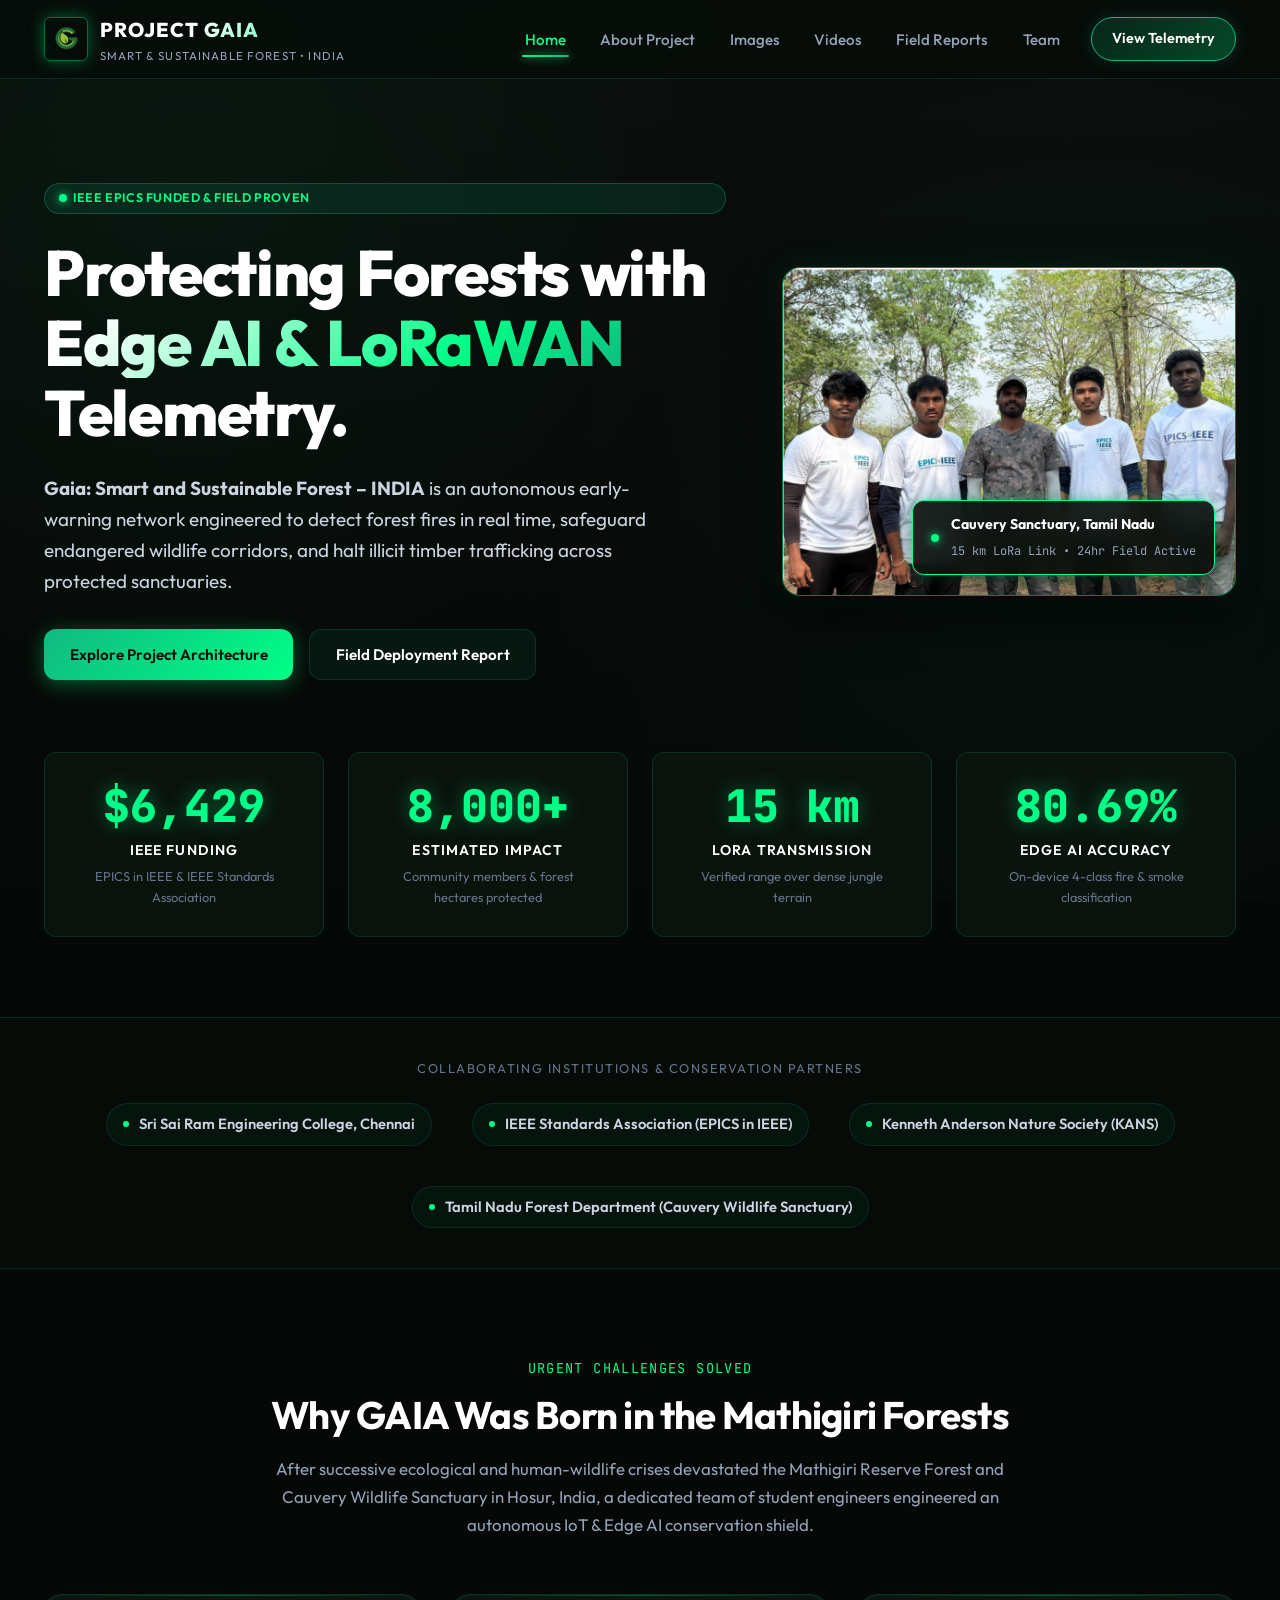
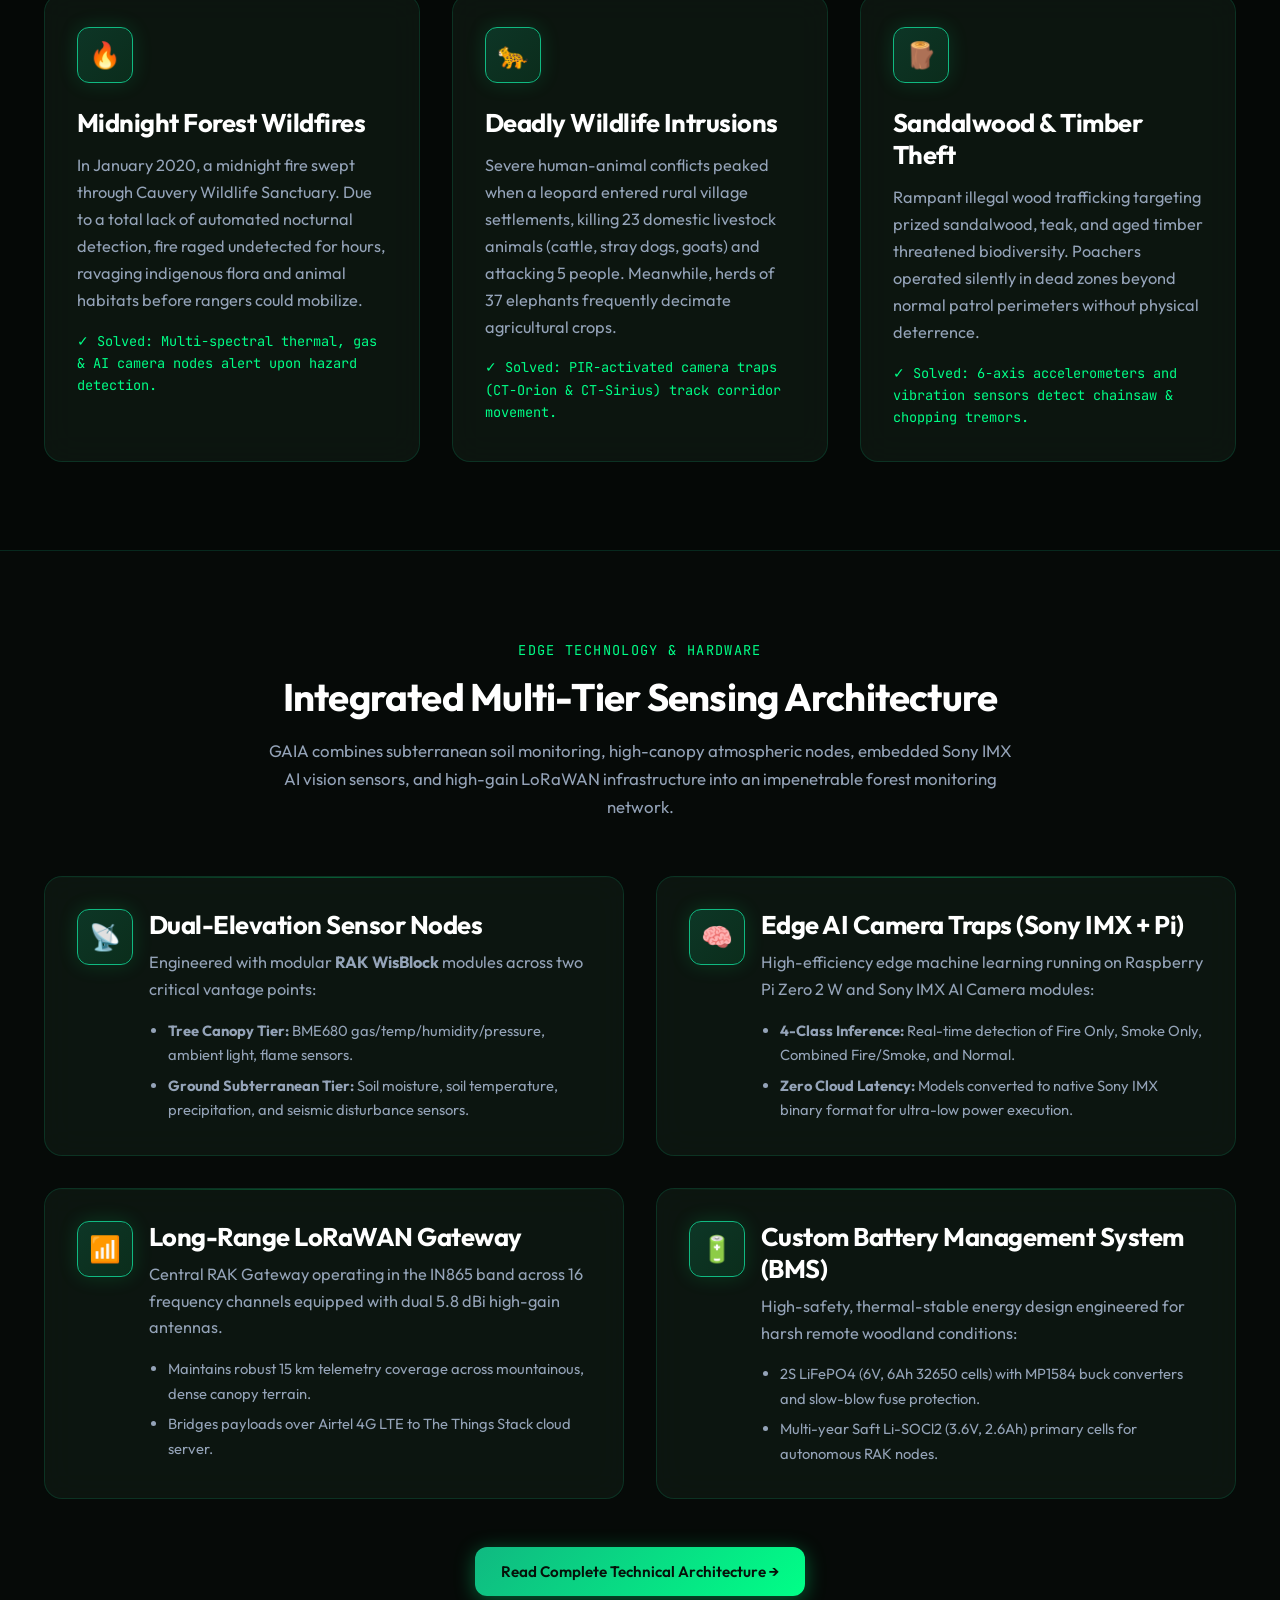
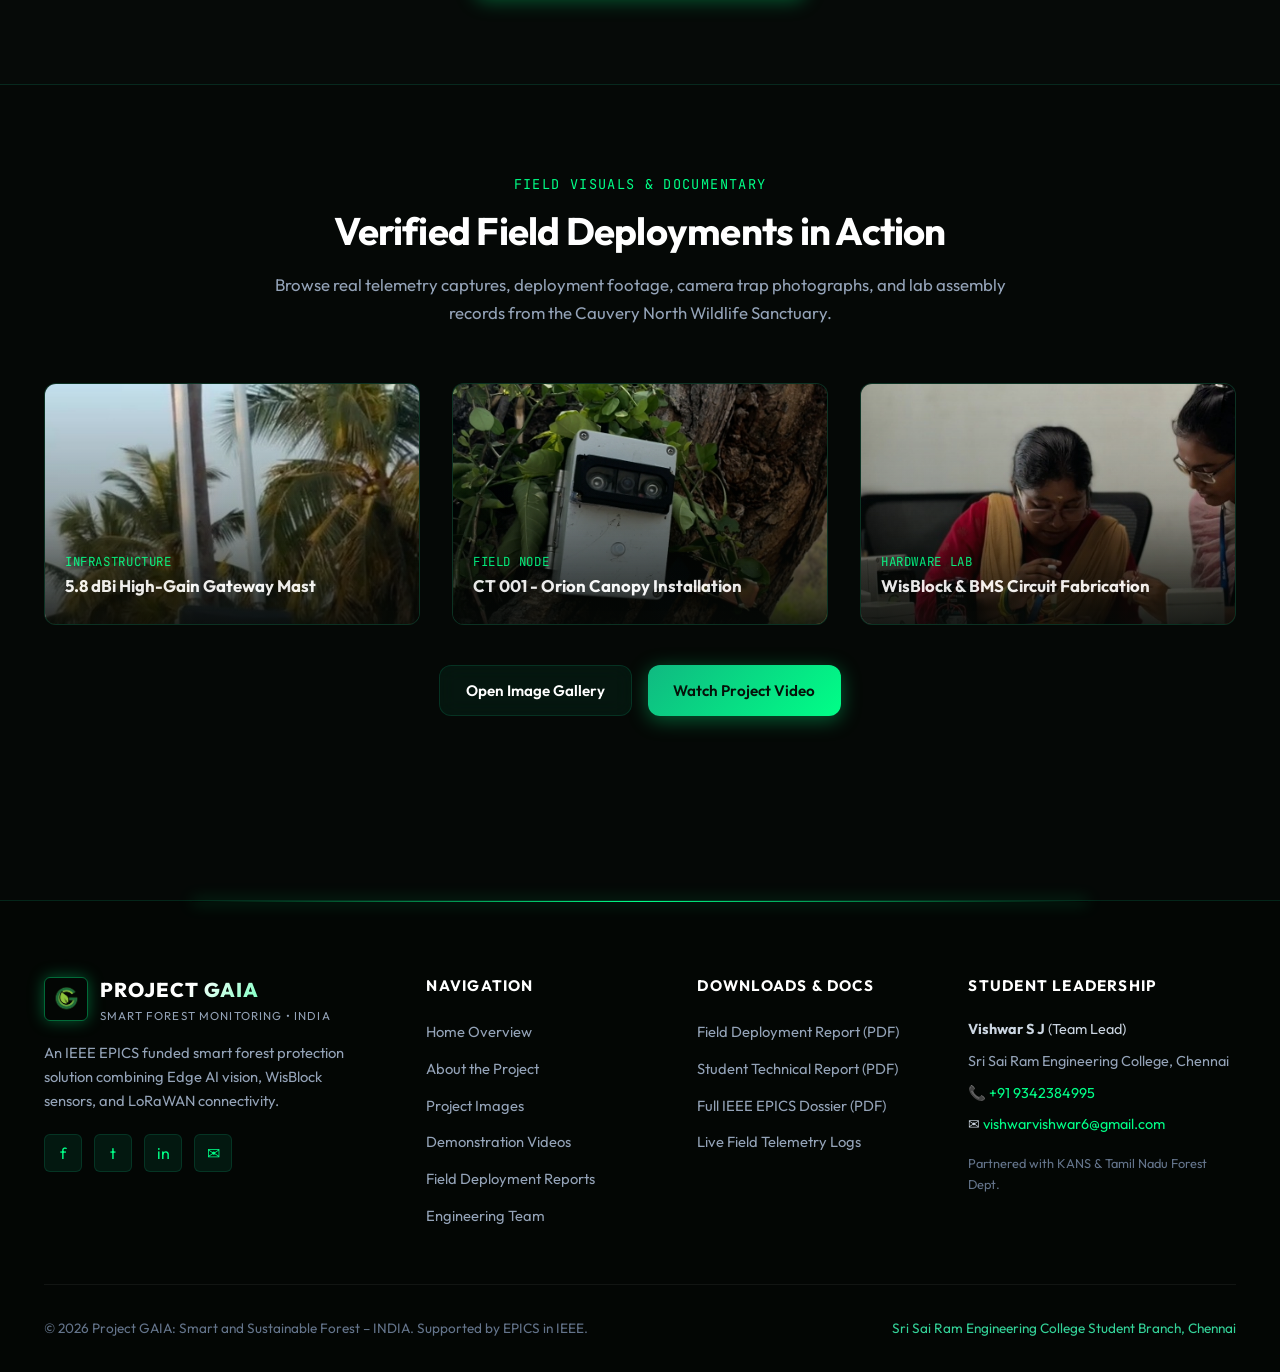
==== commit c83b7429: "fix: update transmission range to 15 km and refine real-time detection context" ====
--- a/index.html
+++ b/index.html
@@ -56,7 +56,7 @@
             Protecting Forests with <span class="hero-highlight">Edge AI & LoRaWAN</span> Telemetry.
           </h1>
           <p class="hero-lead">
-            <strong>Gaia: Smart and Sustainable Forest – INDIA</strong> is an autonomous early-warning network engineered to detect forest fires in under 15 minutes, safeguard endangered wildlife corridors, and halt illicit timber trafficking across protected sanctuaries.
+            <strong>Gaia: Smart and Sustainable Forest – INDIA</strong> is an autonomous early-warning network engineered to detect forest fires in real time, safeguard endangered wildlife corridors, and halt illicit timber trafficking across protected sanctuaries.
           </p>
           <div class="hero-actions">
             <a href="about.html" class="btn btn-primary" id="heroLearnMoreBtn">Explore Project Architecture</a>
@@ -71,7 +71,7 @@
               <span class="badge-pulse"></span>
               <div>
                 <strong style="color: #ffffff; font-size: 0.88rem; display: block;">Cauvery Sanctuary, Tamil Nadu</strong>
-                <span style="color: var(--text-muted); font-size: 0.75rem; font-family: var(--font-mono);">8 km LoRa Link • 24hr Field Active</span>
+                <span style="color: var(--text-muted); font-size: 0.75rem; font-family: var(--font-mono);">15 km LoRa Link • 24hr Field Active</span>
               </div>
             </div>
           </div>
@@ -93,7 +93,7 @@
         </div>
 
         <div class="stat-card">
-          <div class="stat-number" data-target="8" data-suffix=" km">8 km</div>
+          <div class="stat-number" data-target="15" data-suffix=" km">15 km</div>
           <div class="stat-label">LoRa Transmission</div>
           <div class="stat-subtext">Verified range over dense jungle terrain</div>
         </div>
@@ -151,7 +151,7 @@
             In January 2020, a midnight fire swept through Cauvery Wildlife Sanctuary. Due to a total lack of automated nocturnal detection, fire raged undetected for hours, ravaging indigenous flora and animal habitats before rangers could mobilize.
           </p>
           <div style="font-size: 0.85rem; color: var(--accent-neon); font-family: var(--font-mono);">
-            ✓ Solved: Multi-spectral thermal, gas & AI camera nodes alert under 15 mins.
+            ✓ Solved: Multi-spectral thermal, gas & AI camera nodes alert upon hazard detection.
           </div>
         </div>
 
@@ -233,7 +233,7 @@
                 Central RAK Gateway operating in the IN865 band across 16 frequency channels equipped with dual 5.8 dBi high-gain antennas.
               </p>
               <ul style="color: var(--text-muted); font-size: 0.92rem; padding-left: 1.2rem; display: flex; flex-direction: column; gap: 0.4rem;">
-                <li>Maintains robust 8 km telemetry coverage across mountainous, dense canopy terrain.</li>
+                <li>Maintains robust 15 km telemetry coverage across mountainous, dense canopy terrain.</li>
                 <li>Bridges payloads over Airtel 4G LTE to The Things Stack cloud server.</li>
               </ul>
             </div>
